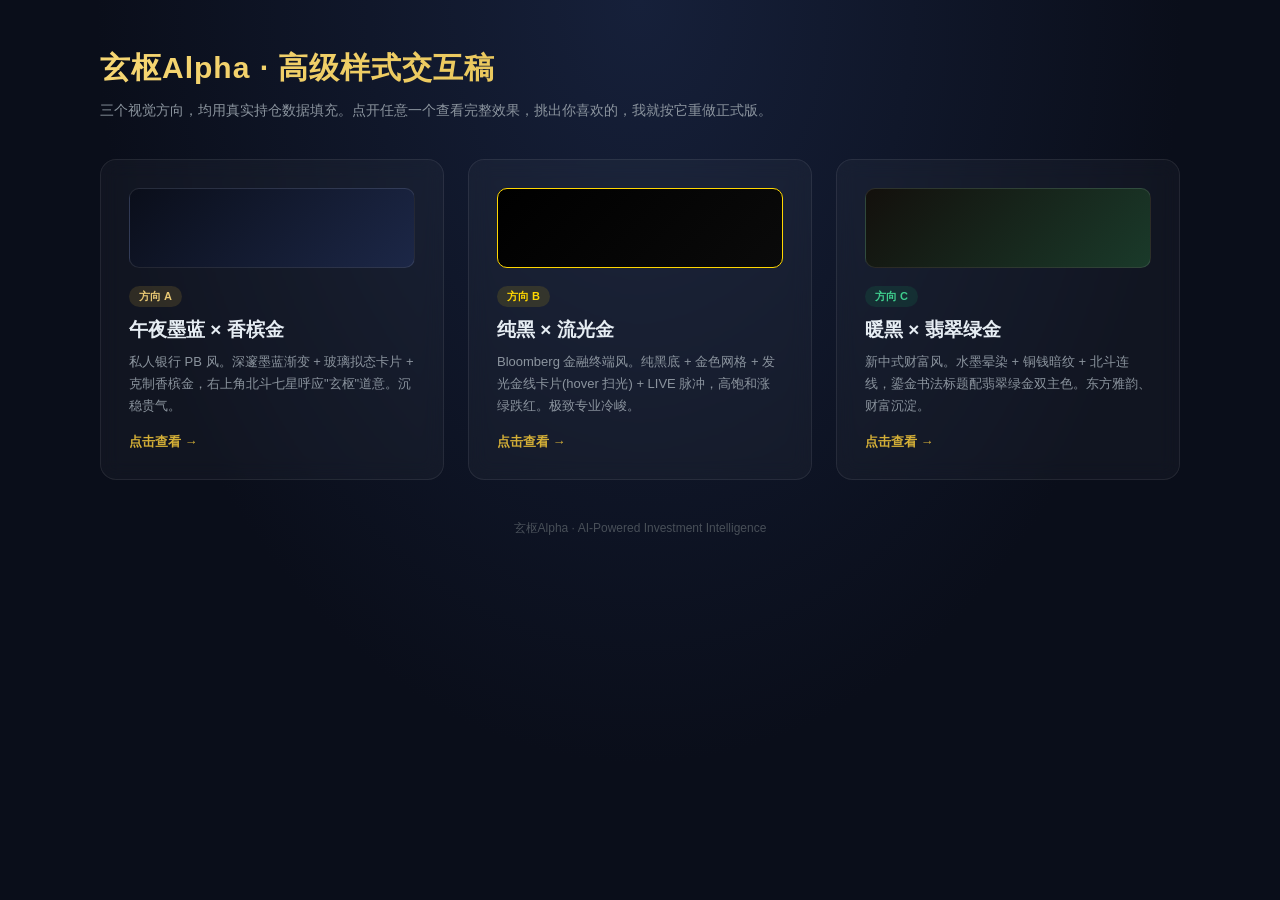
==== preview/index.html @ b1ed8d64 "feat: 新增三个高级样式交互稿对比页(A午夜墨蓝/B纯黑流光金/C新中式)" ====
<!DOCTYPE html>
<html lang="zh-CN">
<head>
<meta charset="UTF-8">
<meta name="viewport" content="width=device-width, initial-scale=1.0">
<title>玄枢Alpha · 样式交互稿对比</title>
<style>
  *{margin:0;padding:0;box-sizing:border-box;}
  body{font-family:-apple-system,BlinkMacSystemFont,'Segoe UI',sans-serif;
    background:radial-gradient(ellipse at top,#16203a,#0a0e1a 60%);color:#e6edf3;min-height:100vh;padding:48px 24px;}
  .wrap{max-width:1080px;margin:0 auto;}
  h1{font-size:30px;font-weight:800;letter-spacing:1px;
    background:linear-gradient(135deg,#f7d774,#d4af37);-webkit-background-clip:text;-webkit-text-fill-color:transparent;background-clip:text;}
  .sub{color:#8b949e;margin:10px 0 36px;font-size:14px;line-height:1.7;}
  .grid{display:grid;grid-template-columns:repeat(3,1fr);gap:24px;}
  @media(max-width:880px){.grid{grid-template-columns:1fr;}}
  .card{background:rgba(255,255,255,0.03);border:1px solid rgba(255,255,255,0.08);border-radius:16px;
    padding:28px;transition:.25s;text-decoration:none;color:inherit;display:block;backdrop-filter:blur(10px);}
  .card:hover{transform:translateY(-4px);border-color:#d4af37;box-shadow:0 12px 40px rgba(212,175,55,0.15);}
  .swatch{height:80px;border-radius:10px;margin-bottom:18px;border:1px solid rgba(255,255,255,0.1);}
  .sa{background:linear-gradient(135deg,#0a0e1a,#1c2747);}
  .sb{background:linear-gradient(135deg,#000,#0a0a0a);border:1px solid #ffd700;}
  .sc{background:linear-gradient(135deg,#13100c,#1a3a2a);}
  .tag{display:inline-block;font-size:11px;padding:3px 10px;border-radius:20px;margin-bottom:10px;font-weight:600;}
  .ta{background:rgba(212,175,55,0.15);color:#e8c874;}
  .tb{background:rgba(255,215,0,0.12);color:#ffd700;}
  .tc{background:rgba(15,157,88,0.15);color:#3fcf8e;}
  .name{font-size:19px;font-weight:700;margin-bottom:8px;}
  .desc{font-size:13px;color:#8b949e;line-height:1.7;}
  .open{margin-top:16px;font-size:13px;color:#d4af37;font-weight:600;}
  .foot{margin-top:40px;color:#484f58;font-size:12px;text-align:center;}
</style>
</head>
<body>
<div class="wrap">
  <h1>玄枢Alpha · 高级样式交互稿</h1>
  <p class="sub">三个视觉方向，均用真实持仓数据填充。点开任意一个查看完整效果，挑出你喜欢的，我就按它重做正式版。</p>
  <div class="grid">
    <a class="card" href="style-a.html">
      <div class="swatch sa"></div>
      <span class="tag ta">方向 A</span>
      <div class="name">午夜墨蓝 × 香槟金</div>
      <div class="desc">私人银行 PB 风。深邃墨蓝渐变 + 玻璃拟态卡片 + 克制香槟金，右上角北斗七星呼应"玄枢"道意。沉稳贵气。</div>
      <div class="open">点击查看 →</div>
    </a>
    <a class="card" href="style-b.html">
      <div class="swatch sb"></div>
      <span class="tag tb">方向 B</span>
      <div class="name">纯黑 × 流光金</div>
      <div class="desc">Bloomberg 金融终端风。纯黑底 + 金色网格 + 发光金线卡片(hover 扫光) + LIVE 脉冲，高饱和涨绿跌红。极致专业冷峻。</div>
      <div class="open">点击查看 →</div>
    </a>
    <a class="card" href="style-c.html">
      <div class="swatch sc"></div>
      <span class="tag tc">方向 C</span>
      <div class="name">暖黑 × 翡翠绿金</div>
      <div class="desc">新中式财富风。水墨晕染 + 铜钱暗纹 + 北斗连线，鎏金书法标题配翡翠绿金双主色。东方雅韵、财富沉淀。</div>
      <div class="open">点击查看 →</div>
    </a>
  </div>
  <p class="foot">玄枢Alpha · AI-Powered Investment Intelligence</p>
</div>
</body>
</html>
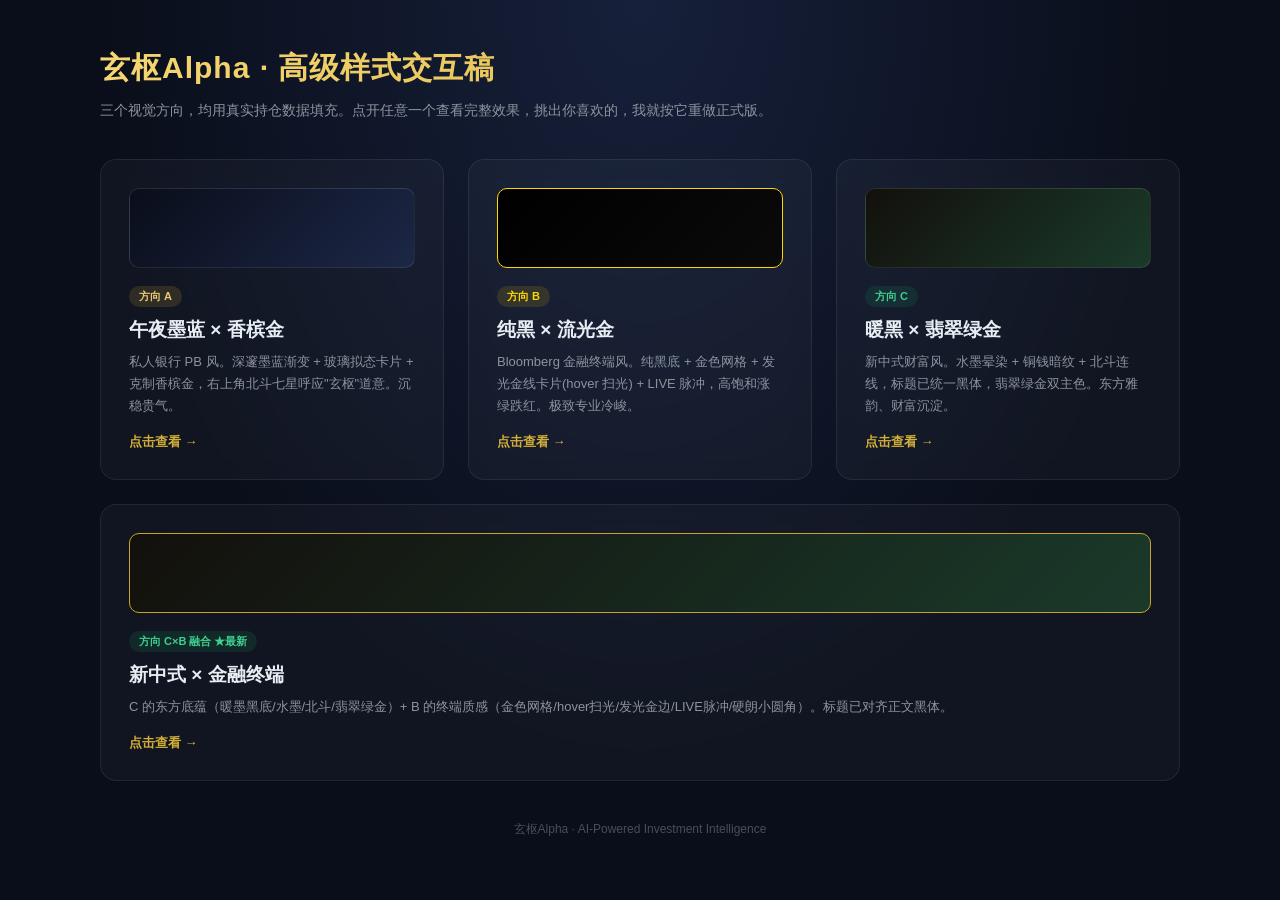
==== commit 886ec4c2: "feat: 新增C×B融合稿(新中式×金融终端) + 导航页入口" ====
--- a/preview/index.html
+++ b/preview/index.html
@@ -21,6 +21,7 @@
   .sa{background:linear-gradient(135deg,#0a0e1a,#1c2747);}
   .sb{background:linear-gradient(135deg,#000,#0a0a0a);border:1px solid #ffd700;}
   .sc{background:linear-gradient(135deg,#13100c,#1a3a2a);}
+  .scb{background:linear-gradient(135deg,#13100c,#1a3a2a);border:1px solid #c9a227;background-image:linear-gradient(135deg,#13100c,#1a3a2a),repeating-linear-gradient(0deg,transparent,transparent 9px,rgba(201,162,39,.12) 9px,rgba(201,162,39,.12) 10px);}
   .tag{display:inline-block;font-size:11px;padding:3px 10px;border-radius:20px;margin-bottom:10px;font-weight:600;}
   .ta{background:rgba(212,175,55,0.15);color:#e8c874;}
   .tb{background:rgba(255,215,0,0.12);color:#ffd700;}
@@ -54,7 +55,14 @@
       <div class="swatch sc"></div>
       <span class="tag tc">方向 C</span>
       <div class="name">暖黑 × 翡翠绿金</div>
-      <div class="desc">新中式财富风。水墨晕染 + 铜钱暗纹 + 北斗连线，鎏金书法标题配翡翠绿金双主色。东方雅韵、财富沉淀。</div>
+      <div class="desc">新中式财富风。水墨晕染 + 铜钱暗纹 + 北斗连线，标题已统一黑体，翡翠绿金双主色。东方雅韵、财富沉淀。</div>
+      <div class="open">点击查看 →</div>
+    </a>
+    <a class="card" href="style-cb.html" style="grid-column:1/-1;">
+      <div class="swatch scb"></div>
+      <span class="tag tc">方向 C×B 融合 ★最新</span>
+      <div class="name">新中式 × 金融终端</div>
+      <div class="desc">C 的东方底蕴（暖墨黑底/水墨/北斗/翡翠绿金）+ B 的终端质感（金色网格/hover扫光/发光金边/LIVE脉冲/硬朗小圆角）。标题已对齐正文黑体。</div>
       <div class="open">点击查看 →</div>
     </a>
   </div>
